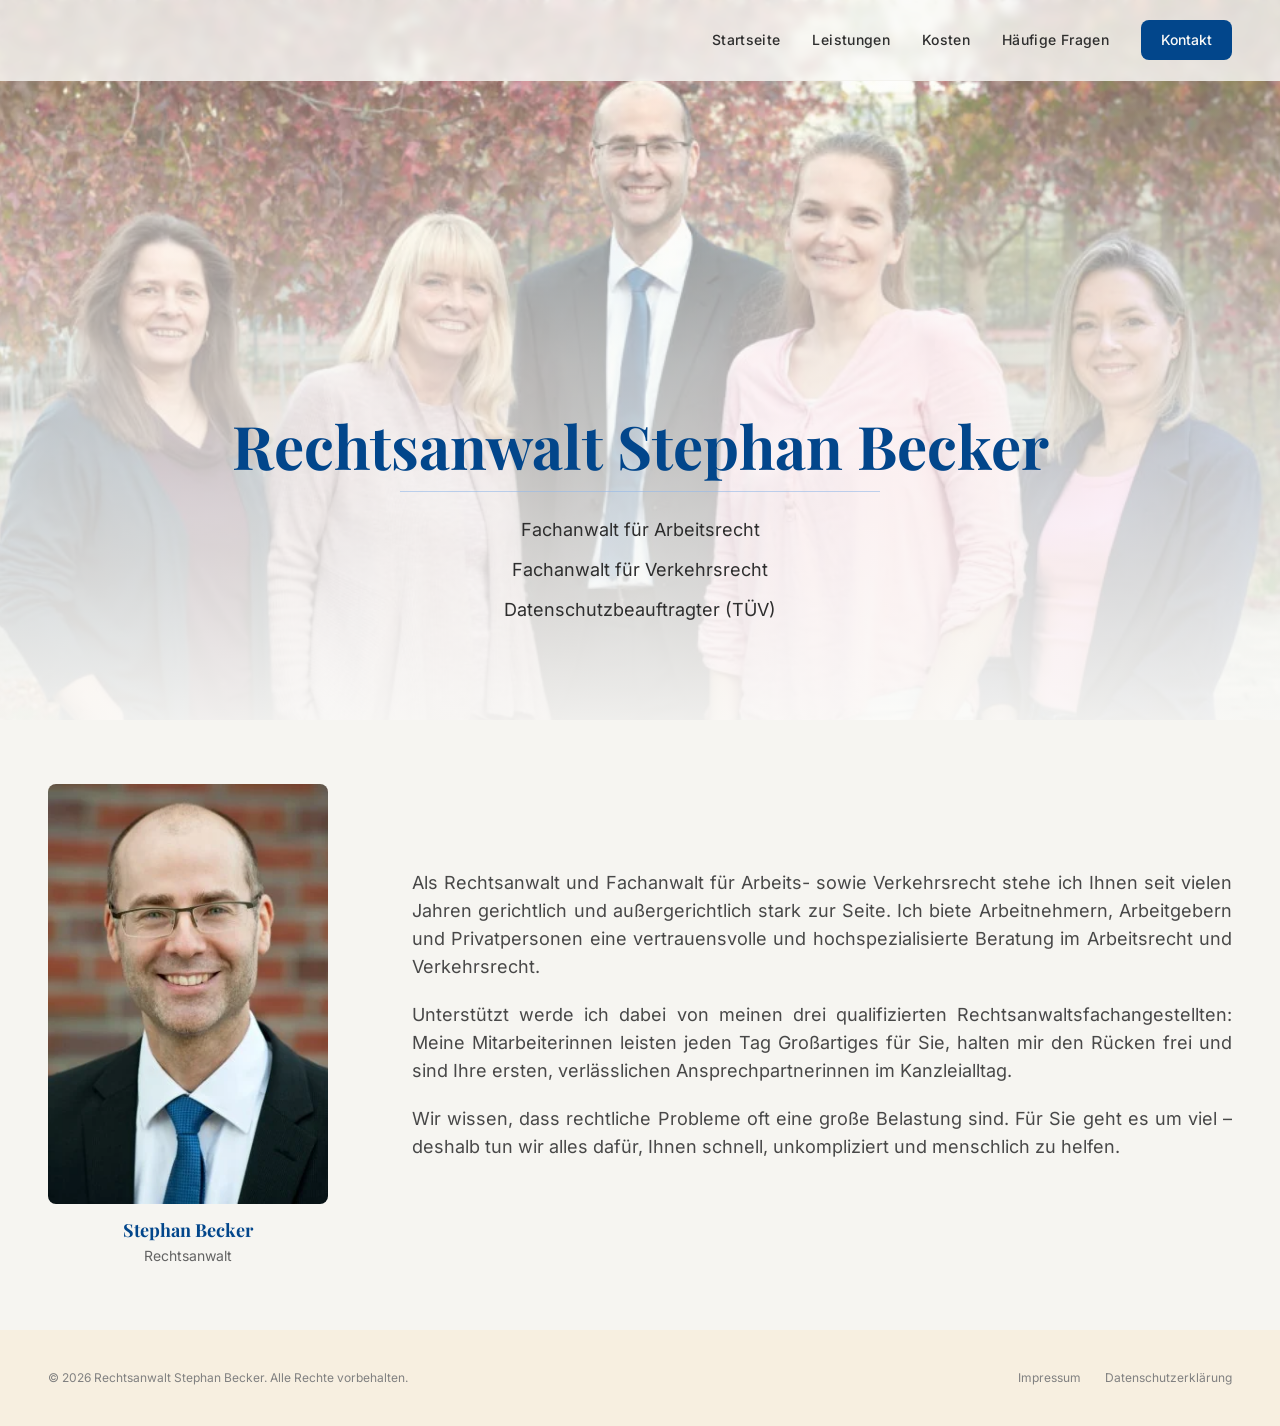
==== index.html @ c0f180df "Website Rechtsanwalt Stephan Becker: Nachbau der Readdy-Vorschau mit Kundenänderungen und Technik-Pa" ====
<!DOCTYPE html>
<html lang="de">
<head>
<meta charset="UTF-8">
<meta name="viewport" content="width=device-width, initial-scale=1.0">
<title>Rechtsanwalt Stephan Becker Berlin – Fachanwalt für Arbeitsrecht und Verkehrsrecht</title>
<meta name="description" content="Rechtsanwalt Stephan Becker in Berlin-Lichterfelde: Fachanwalt für Arbeitsrecht, Fachanwalt für Verkehrsrecht und Datenschutzbeauftragter (TÜV). Beratung und Vertretung gerichtlich und außergerichtlich.">
<meta name="robots" content="index, follow, max-image-preview:large">
<link rel="canonical" href="https://rechtsanwalt-becker.eu/">
<meta name="theme-color" content="#02468b">
<link rel="icon" href="/favicon.ico" sizes="48x48">
<link rel="icon" href="/favicon.svg" type="image/svg+xml">
<link rel="apple-touch-icon" href="/apple-touch-icon.png">
<link rel="manifest" href="/site.webmanifest">
<meta property="og:type" content="website">
<meta property="og:locale" content="de_DE">
<meta property="og:site_name" content="Rechtsanwalt Stephan Becker">
<meta property="og:title" content="Rechtsanwalt Stephan Becker Berlin – Fachanwalt für Arbeitsrecht und Verkehrsrecht">
<meta property="og:description" content="Rechtsanwalt Stephan Becker in Berlin-Lichterfelde: Fachanwalt für Arbeitsrecht, Fachanwalt für Verkehrsrecht und Datenschutzbeauftragter (TÜV). Beratung und Vertretung gerichtlich und außergerichtlich.">
<meta property="og:url" content="https://rechtsanwalt-becker.eu/">
<meta property="og:image" content="https://rechtsanwalt-becker.eu/og-image.jpg">
<meta property="og:image:width" content="1200">
<meta property="og:image:height" content="630">
<meta property="og:image:alt" content="Rechtsanwalt Stephan Becker mit seinem Kanzleiteam">
<meta name="twitter:card" content="summary_large_image">
<meta name="twitter:title" content="Rechtsanwalt Stephan Becker Berlin – Fachanwalt für Arbeitsrecht und Verkehrsrecht">
<meta name="twitter:description" content="Rechtsanwalt Stephan Becker in Berlin-Lichterfelde: Fachanwalt für Arbeitsrecht, Fachanwalt für Verkehrsrecht und Datenschutzbeauftragter (TÜV). Beratung und Vertretung gerichtlich und außergerichtlich.">
<meta name="twitter:image" content="https://rechtsanwalt-becker.eu/og-image.jpg">
<link rel="preload" href="/assets/fonts/playfair-display-latin-700-normal.woff2" as="font" type="font/woff2" crossorigin>
<link rel="preload" href="/assets/fonts/inter-latin-400-normal.woff2" as="font" type="font/woff2" crossorigin>
<link rel="preload" as="image" href="/assets/img/kanzlei-team.webp" type="image/webp">
<link rel="stylesheet" href="/assets/app.css">
<link rel="stylesheet" href="/assets/icons.css">
<link rel="stylesheet" href="/assets/site.css">
<script type="application/ld+json">
{
 "@context": "https://schema.org",
 "@graph": [
  {
   "@type": "Attorney",
   "@id": "https://rechtsanwalt-becker.eu/#kanzlei",
   "name": "Rechtsanwalt Stephan Becker",
   "alternateName": "Kanzlei Stephan Becker",
   "url": "https://rechtsanwalt-becker.eu/",
   "logo": "https://rechtsanwalt-becker.eu/icon-512.png",
   "image": "https://rechtsanwalt-becker.eu/og-image.jpg",
   "description": "Rechtsanwalt Stephan Becker in Berlin-Lichterfelde – Fachanwalt für Arbeitsrecht, Fachanwalt für Verkehrsrecht und Datenschutzbeauftragter (TÜV).",
   "telephone": "+49 30 35124770",
   "faxNumber": "+49 30 35124771",
   "email": "kontakt@rechtsanwalt-becker.eu",
   "address": {
    "@type": "PostalAddress",
    "streetAddress": "Harry-S.-Truman-Allee 8",
    "postalCode": "14167",
    "addressLocality": "Berlin",
    "addressRegion": "Berlin",
    "addressCountry": "DE"
   },
   "areaServed": {
    "@type": "City",
    "name": "Berlin"
   },
   "knowsAbout": [
    "Arbeitsrecht",
    "Kündigungsschutzklage",
    "Verkehrsrecht",
    "Verkehrsunfall",
    "Bußgeldverfahren",
    "Datenschutz"
   ],
   "founder": {
    "@id": "https://rechtsanwalt-becker.eu/#stephan-becker"
   },
   "employee": {
    "@id": "https://rechtsanwalt-becker.eu/#stephan-becker"
   }
  },
  {
   "@type": "Person",
   "@id": "https://rechtsanwalt-becker.eu/#stephan-becker",
   "name": "Stephan Becker",
   "jobTitle": "Rechtsanwalt, Fachanwalt für Arbeitsrecht, Fachanwalt für Verkehrsrecht",
   "image": "https://rechtsanwalt-becker.eu/assets/img/stephan-becker.jpg",
   "worksFor": {
    "@id": "https://rechtsanwalt-becker.eu/#kanzlei"
   },
   "hasCredential": [
    {
     "@type": "EducationalOccupationalCredential",
     "credentialCategory": "Fachanwaltstitel",
     "name": "Fachanwalt für Arbeitsrecht"
    },
    {
     "@type": "EducationalOccupationalCredential",
     "credentialCategory": "Fachanwaltstitel",
     "name": "Fachanwalt für Verkehrsrecht"
    },
    {
     "@type": "EducationalOccupationalCredential",
     "credentialCategory": "Zertifikat",
     "name": "Datenschutzbeauftragter (TÜV)"
    }
   ]
  },
  {
   "@type": "WebSite",
   "@id": "https://rechtsanwalt-becker.eu/#website",
   "url": "https://rechtsanwalt-becker.eu/",
   "name": "Rechtsanwalt Stephan Becker",
   "inLanguage": "de-DE",
   "publisher": {
    "@id": "https://rechtsanwalt-becker.eu/#kanzlei"
   }
  },
  {
   "@type": "WebPage",
   "@id": "https://rechtsanwalt-becker.eu/#webpage",
   "url": "https://rechtsanwalt-becker.eu/",
   "name": "Rechtsanwalt Stephan Becker Berlin – Fachanwalt für Arbeitsrecht und Verkehrsrecht",
   "description": "Rechtsanwalt Stephan Becker in Berlin-Lichterfelde: Fachanwalt für Arbeitsrecht, Fachanwalt für Verkehrsrecht und Datenschutzbeauftragter (TÜV). Beratung und Vertretung gerichtlich und außergerichtlich.",
   "inLanguage": "de-DE",
   "isPartOf": {
    "@id": "https://rechtsanwalt-becker.eu/#website"
   },
   "about": {
    "@id": "https://rechtsanwalt-becker.eu/#kanzlei"
   }
  }
 ]
}
</script>
<script src="/assets/site.js" defer></script>
</head>
<body>
<a class="skip-link" href="#inhalt">Zum Inhalt springen</a>
<div class="min-h-screen bg-background-50">
<header class="fixed top-0 left-0 right-0 z-50 transition-all duration-500 bg-background-50/80 backdrop-blur-sm border-b border-background-200/40">
<div class="w-full px-4 md:px-8 lg:px-12"><div class="flex items-center justify-end h-16 md:h-20">
<nav class="hidden md:flex items-center gap-8" aria-label="Hauptnavigation"><a class="font-label text-sm font-medium tracking-wide transition-colors duration-300 whitespace-nowrap hover:text-primary-500 relative group text-foreground-800" href="/" aria-current="page">Startseite<span class="absolute -bottom-1 left-0 w-0 h-0.5 bg-primary-500 rounded-full group-hover:w-full transition-all duration-300"></span></a><a class="font-label text-sm font-medium tracking-wide transition-colors duration-300 whitespace-nowrap hover:text-primary-500 relative group text-foreground-800" href="/leistungen">Leistungen<span class="absolute -bottom-1 left-0 w-0 h-0.5 bg-primary-500 rounded-full group-hover:w-full transition-all duration-300"></span></a><a class="font-label text-sm font-medium tracking-wide transition-colors duration-300 whitespace-nowrap hover:text-primary-500 relative group text-foreground-800" href="/kosten">Kosten<span class="absolute -bottom-1 left-0 w-0 h-0.5 bg-primary-500 rounded-full group-hover:w-full transition-all duration-300"></span></a><a class="font-label text-sm font-medium tracking-wide transition-colors duration-300 whitespace-nowrap hover:text-primary-500 relative group text-foreground-800" href="/haeufige-fragen">Häufige Fragen<span class="absolute -bottom-1 left-0 w-0 h-0.5 bg-primary-500 rounded-full group-hover:w-full transition-all duration-300"></span></a><a class="font-label text-sm font-medium px-5 py-2.5 rounded-lg transition-all duration-300 whitespace-nowrap bg-primary-500 text-background-50 hover:bg-primary-600" href="/kontakt">Kontakt</a></nav>
<button type="button" class="md:hidden w-10 h-10 flex items-center justify-center" aria-label="Menü öffnen" aria-expanded="false" aria-controls="mobile-menu" data-menu-toggle><i class="ri-menu-3-line text-xl transition-colors text-foreground-800" aria-hidden="true"></i></button>
</div></div>
<div class="md:hidden" id="mobile-menu" hidden><div class="bg-background-50 backdrop-blur-md border-t border-background-200/70 px-4 py-6 space-y-4"><a class="block font-label text-base font-medium text-foreground-800 hover:text-primary-500 transition-colors" href="/" aria-current="page">Startseite</a><a class="block font-label text-base font-medium text-foreground-800 hover:text-primary-500 transition-colors" href="/leistungen">Leistungen</a><a class="block font-label text-base font-medium text-foreground-800 hover:text-primary-500 transition-colors" href="/kosten">Kosten</a><a class="block font-label text-base font-medium text-foreground-800 hover:text-primary-500 transition-colors" href="/haeufige-fragen">Häufige Fragen</a><a class="inline-block font-label text-sm font-medium px-5 py-2.5 rounded-lg bg-primary-500 text-background-50 hover:bg-primary-600 transition-all whitespace-nowrap" href="/kontakt">Kontakt</a></div></div>
</header>
<main id="inhalt">
<section class="relative min-h-[600px] md:min-h-[720px] flex items-end overflow-hidden"><div class="absolute inset-0"><picture><source srcset="/assets/img/kanzlei-team.webp" type="image/webp"/><img alt="Rechtsanwalt Stephan Becker mit seinem Kanzleiteam" class="w-full h-[120%] -top-[5%] object-cover object-top" decoding="async" fetchpriority="high" height="609" src="/assets/img/kanzlei-team.jpg" width="1000"/></picture><div class="absolute inset-0 bg-gradient-to-t from-background-50/95 via-background-50/70 to-background-50/30"></div></div><div class="relative z-10 w-full px-4 md:px-8 lg:px-12 pt-32 md:pt-40 pb-16 md:pb-24"><div class="max-w-2xl mx-auto text-center"><h1 class="font-heading text-3xl md:text-5xl lg:text-6xl font-bold text-primary-500 leading-tight mb-4 hero-title">Rechtsanwalt <span class="text-primary-500">Stephan Becker</span></h1><div class="mx-auto mb-6 h-[1px] bg-primary-300/60 hero-divider"></div><ul class="space-y-3 max-w-lg mx-auto list-none p-0"><li class="flex items-center justify-center gap-3"><span class="font-body text-base md:text-lg text-foreground-800">Fachanwalt für Arbeitsrecht</span></li><li class="flex items-center justify-center gap-3"><span class="font-body text-base md:text-lg text-foreground-800">Fachanwalt für Verkehrsrecht</span></li><li class="flex items-center justify-center gap-3"><span class="font-body text-base md:text-lg text-foreground-800">Datenschutzbeauftragter (TÜV)</span></li></ul></div></div></section><section class="py-12 md:py-16 bg-background-100 overflow-hidden"><div class="w-full px-4 md:px-8 lg:px-12"><div class="max-w-7xl mx-auto"><div class="grid grid-cols-1 lg:grid-cols-[300px_1fr] gap-10 lg:gap-16 items-center"><div class="flex justify-center lg:justify-start"><div class="text-center w-full max-w-[280px]"><div class="relative aspect-[2/3] overflow-hidden rounded-lg mb-3"><picture><source srcset="/assets/img/stephan-becker.webp" type="image/webp"/><img alt="Rechtsanwalt Stephan Becker" class="w-full h-full object-cover object-top" decoding="async" height="447" loading="lazy" src="/assets/img/stephan-becker.jpg" width="300"/></picture></div><h2 class="font-heading text-base md:text-lg font-bold text-primary-500 mb-0.5">Stephan Becker</h2><p class="font-body text-sm text-foreground-600">Rechtsanwalt</p></div></div><div><div class="space-y-4 md:space-y-5 mb-5 flex flex-col justify-center"><p class="font-body text-base md:text-lg text-foreground-700 leading-relaxed text-blocksatz">Als Rechtsanwalt und Fachanwalt für Arbeits- sowie Verkehrsrecht stehe ich Ihnen seit vielen Jahren gerichtlich und außergerichtlich stark zur Seite. Ich biete Arbeitnehmern, Arbeitgebern und Privatpersonen eine vertrauensvolle und hochspezialisierte Beratung im Arbeitsrecht und Verkehrsrecht.</p><p class="font-body text-base md:text-lg text-foreground-700 leading-relaxed text-blocksatz">Unterstützt werde ich dabei von meinen drei qualifizierten Rechtsanwaltsfachangestellten: Meine Mitarbeiterinnen leisten jeden Tag Großartiges für Sie, halten mir den Rücken frei und sind Ihre ersten, verlässlichen Ansprechpartnerinnen im Kanzleialltag.</p><p class="font-body text-base md:text-lg text-foreground-700 leading-relaxed text-blocksatz">Wir wissen, dass rechtliche Probleme oft eine große Belastung sind. Für Sie geht es um viel – deshalb tun wir alles dafür, Ihnen schnell, unkompliziert und menschlich zu helfen.</p></div></div></div></div></div></section>
</main>
<footer class="bg-accent-100 text-foreground-900 overflow-hidden"><div class="w-full px-4 md:px-8 lg:px-12 py-8 md:py-10"><div class="flex flex-col sm:flex-row justify-between items-center gap-4"><p class="text-xs text-foreground-500">© 2026 Rechtsanwalt Stephan Becker. Alle Rechte vorbehalten.</p><div class="flex items-center gap-6 text-xs text-foreground-500"><a class="hover:text-primary-600 transition-colors" href="/impressum">Impressum</a><a class="hover:text-primary-600 transition-colors" href="/datenschutz">Datenschutzerklärung</a></div></div></div></footer>
</div>
</body>
</html>
---- assets/app.css ----
@font-face{font-family:"Inter";font-style:normal;font-weight:300;font-display:swap;src:url(/assets/fonts/inter-latin-300-normal.woff2) format("woff2")}
@font-face{font-family:"Inter";font-style:normal;font-weight:400;font-display:swap;src:url(/assets/fonts/inter-latin-400-normal.woff2) format("woff2")}
@font-face{font-family:"Inter";font-style:normal;font-weight:500;font-display:swap;src:url(/assets/fonts/inter-latin-500-normal.woff2) format("woff2")}
@font-face{font-family:"Inter";font-style:normal;font-weight:600;font-display:swap;src:url(/assets/fonts/inter-latin-600-normal.woff2) format("woff2")}
@font-face{font-family:"Inter";font-style:normal;font-weight:700;font-display:swap;src:url(/assets/fonts/inter-latin-700-normal.woff2) format("woff2")}
@font-face{font-family:"Playfair Display";font-style:normal;font-weight:400;font-display:swap;src:url(/assets/fonts/playfair-display-latin-400-normal.woff2) format("woff2")}
@font-face{font-family:"Playfair Display";font-style:normal;font-weight:500;font-display:swap;src:url(/assets/fonts/playfair-display-latin-500-normal.woff2) format("woff2")}
@font-face{font-family:"Playfair Display";font-style:normal;font-weight:600;font-display:swap;src:url(/assets/fonts/playfair-display-latin-600-normal.woff2) format("woff2")}
@font-face{font-family:"Playfair Display";font-style:normal;font-weight:700;font-display:swap;src:url(/assets/fonts/playfair-display-latin-700-normal.woff2) format("woff2")}
*,:before,:after,::backdrop{--tw-border-spacing-x:0;--tw-border-spacing-y:0;--tw-translate-x:0;--tw-translate-y:0;--tw-rotate:0;--tw-skew-x:0;--tw-skew-y:0;--tw-scale-x:1;--tw-scale-y:1;--tw-pan-x: ;--tw-pan-y: ;--tw-pinch-zoom: ;--tw-scroll-snap-strictness:proximity;--tw-gradient-from-position: ;--tw-gradient-via-position: ;--tw-gradient-to-position: ;--tw-ordinal: ;--tw-slashed-zero: ;--tw-numeric-figure: ;--tw-numeric-spacing: ;--tw-numeric-fraction: ;--tw-ring-inset: ;--tw-ring-offset-width:0px;--tw-ring-offset-color:#fff;--tw-ring-color:#3b82f680;--tw-ring-offset-shadow:0 0 #0000;--tw-ring-shadow:0 0 #0000;--tw-shadow:0 0 #0000;--tw-shadow-colored:0 0 #0000;--tw-blur: ;--tw-brightness: ;--tw-contrast: ;--tw-grayscale: ;--tw-hue-rotate: ;--tw-invert: ;--tw-saturate: ;--tw-sepia: ;--tw-drop-shadow: ;--tw-backdrop-blur: ;--tw-backdrop-brightness: ;--tw-backdrop-contrast: ;--tw-backdrop-grayscale: ;--tw-backdrop-hue-rotate: ;--tw-backdrop-invert: ;--tw-backdrop-opacity: ;--tw-backdrop-saturate: ;--tw-backdrop-sepia: ;--tw-contain-size: ;--tw-contain-layout: ;--tw-contain-paint: ;--tw-contain-style: }*,:before,:after{box-sizing:border-box;border:0 solid #e5e7eb}:before,:after{--tw-content:""}html,:host{-webkit-text-size-adjust:100%;tab-size:4;line-height:1.5;font-family:var(--font-body), Inter, Helvetica Neue, Arial, sans-serif;font-feature-settings:normal;font-variation-settings:normal;-webkit-tap-highlight-color:transparent}body{line-height:inherit;margin:0}hr{height:0;color:inherit;border-top-width:1px}abbr:where([title]){-webkit-text-decoration:underline dotted;text-decoration:underline dotted}h1,h2,h3,h4,h5,h6{font-size:inherit;font-weight:inherit}a{color:inherit;-webkit-text-decoration:inherit;text-decoration:inherit}b,strong{font-weight:bolder}code,kbd,samp,pre{font-feature-settings:normal;font-variation-settings:normal;font-family:ui-monospace,SFMono-Regular,Menlo,Monaco,Consolas,Liberation Mono,Courier New,monospace;font-size:1em}small{font-size:80%}sub,sup{vertical-align:baseline;font-size:75%;line-height:0;position:relative}sub{bottom:-.25em}sup{top:-.5em}table{text-indent:0;border-color:inherit;border-collapse:collapse}button,input,optgroup,select,textarea{font-feature-settings:inherit;font-variation-settings:inherit;font-family:inherit;font-size:100%;font-weight:inherit;line-height:inherit;letter-spacing:inherit;color:inherit;margin:0;padding:0}button,select{text-transform:none}button,input:where([type=button]),input:where([type=reset]),input:where([type=submit]){-webkit-appearance:button;background-color:#0000;background-image:none}:-moz-focusring{outline:auto}:-moz-ui-invalid{box-shadow:none}progress{vertical-align:baseline}::-webkit-inner-spin-button{height:auto}::-webkit-outer-spin-button{height:auto}[type=search]{-webkit-appearance:textfield;outline-offset:-2px}::-webkit-search-decoration{-webkit-appearance:none}::-webkit-file-upload-button{-webkit-appearance:button;font:inherit}summary{display:list-item}blockquote,dl,dd,h1,h2,h3,h4,h5,h6,hr,figure,p,pre{margin:0}fieldset{margin:0;padding:0}legend{padding:0}ol,ul,menu{margin:0;padding:0;list-style:none}dialog{padding:0}textarea{resize:vertical}input::-moz-placeholder{opacity:1;color:#9ca3af}textarea::-moz-placeholder{opacity:1;color:#9ca3af}input::placeholder,textarea::placeholder{opacity:1;color:#9ca3af}button,[role=button]{cursor:pointer}:disabled{cursor:default}img,svg,video,canvas,audio,iframe,embed,object{vertical-align:middle;display:block}img,video{max-width:100%;height:auto}[hidden]:where(:not([hidden=until-found])){display:none}:root{--font-heading:"Playfair Display", Georgia, serif;--font-body:"Inter", "Helvetica Neue", Arial, sans-serif;--font-label:"Inter", "Helvetica Neue", Arial, sans-serif;--background-50:.985 .003 95;--background-100:.97 .006 95;--background-200:.93 .01 95;--background-300:.88 .014 95;--background-400:.8 .016 95;--background-500:.72 .016 95;--background-600:.62 .016 95;--background-700:.5 .016 95;--background-800:.38 .016 95;--background-900:.28 .016 95;--background-950:.18 .016 95;--primary-50:.97 .012 255;--primary-100:.94 .025 255;--primary-200:.88 .045 255;--primary-300:.78 .08 255;--primary-400:.6 .11 255;--primary-500:.4 .13 255;--primary-600:.34 .12 255;--primary-700:.28 .11 255;--primary-800:.23 .1 255;--primary-900:.19 .09 255;--primary-950:.14 .07 255;--accent-50:.98 .012 85;--accent-100:.955 .022 85;--accent-200:.9 .03 85;--accent-300:.85 .038 85;--accent-400:.79 .045 85;--accent-500:.72 .052 85;--accent-600:.64 .05 85;--accent-700:.54 .048 85;--accent-800:.44 .044 85;--accent-900:.35 .038 85;--accent-950:.26 .03 85;--secondary-50:.97 .014 72;--secondary-100:.94 .024 72;--secondary-200:.88 .032 72;--secondary-300:.82 .04 72;--secondary-400:.74 .048 72;--secondary-500:.66 .05 72;--secondary-600:.58 .048 72;--secondary-700:.5 .044 72;--secondary-800:.42 .04 72;--secondary-900:.34 .034 72;--secondary-950:.25 .026 72;--foreground-50:.98 0 0;--foreground-100:.95 0 0;--foreground-200:.9 0 0;--foreground-300:.8 0 0;--foreground-400:.7 0 0;--foreground-500:.6 0 0;--foreground-600:.5 0 0;--foreground-700:.4 0 0;--foreground-800:.3 0 0;--foreground-900:.2 0 0;--foreground-950:.12 0 0}html{scroll-behavior:smooth}body{font-family:var(--font-body);background-color:oklch(var(--background-50));color:oklch(var(--foreground-950));-webkit-font-smoothing:antialiased;-moz-osx-font-smoothing:grayscale}h1,h2,h3,h4,h5,h6{font-family:var(--font-heading)}::selection{background-color:oklch(var(--accent-500) / .3);color:oklch(var(--primary-950))}.container{width:100%}@media (width>=640px){.container{max-width:640px}}@media (width>=768px){.container{max-width:768px}}@media (width>=1024px){.container{max-width:1024px}}@media (width>=1280px){.container{max-width:1280px}}@media (width>=1536px){.container{max-width:1536px}}.pointer-events-none{pointer-events:none}.visible{visibility:visible}.fixed{position:fixed}.absolute{position:absolute}.relative{position:relative}.sticky{position:sticky}.inset-0{inset:0}.-bottom-1{bottom:-.25rem}.-top-\[5\%\]{top:-5%}.bottom-0{bottom:0}.left-0{left:0}.left-5{left:1.25rem}.right-0{right:0}.right-5{right:1.25rem}.top-0{top:0}.z-0{z-index:0}.z-10{z-index:10}.z-50{z-index:50}.mx-auto{margin-left:auto;margin-right:auto}.-mt-3{margin-top:-.75rem}.mb-0\.5{margin-bottom:.125rem}.mb-1{margin-bottom:.25rem}.mb-1\.5{margin-bottom:.375rem}.mb-10{margin-bottom:2.5rem}.mb-12{margin-bottom:3rem}.mb-2{margin-bottom:.5rem}.mb-3{margin-bottom:.75rem}.mb-4{margin-bottom:1rem}.mb-5{margin-bottom:1.25rem}.mb-6{margin-bottom:1.5rem}.mb-8{margin-bottom:2rem}.ml-1{margin-left:.25rem}.ml-2{margin-left:.5rem}.mr-1{margin-right:.25rem}.mr-2{margin-right:.5rem}.mt-0\.5{margin-top:.125rem}.mt-2{margin-top:.5rem}.mt-3{margin-top:.75rem}.mt-4{margin-top:1rem}.mt-5{margin-top:1.25rem}.mt-6{margin-top:1.5rem}.mt-7{margin-top:1.75rem}.mt-8{margin-top:2rem}.mt-auto{margin-top:auto}.block{display:block}.inline-block{display:inline-block}.flex{display:flex}.inline-flex{display:inline-flex}.grid{display:grid}.hidden{display:none}.aspect-\[2\/3\]{aspect-ratio:2/3}.h-0\.5{height:.125rem}.h-10{height:2.5rem}.h-11{height:2.75rem}.h-12{height:3rem}.h-14{height:3.5rem}.h-16{height:4rem}.h-2{height:.5rem}.h-2\.5{height:.625rem}.h-4{height:1rem}.h-5{height:1.25rem}.h-6{height:1.5rem}.h-7{height:1.75rem}.h-8{height:2rem}.h-9{height:2.25rem}.h-\[120\%\]{height:120%}.h-\[1px\]{height:1px}.h-full{height:100%}.h-screen{height:100vh}.min-h-\[280px\]{min-height:280px}.min-h-\[600px\]{min-height:600px}.min-h-screen{min-height:100vh}.w-0{width:0}.w-10{width:2.5rem}.w-11{width:2.75rem}.w-12{width:3rem}.w-14{width:3.5rem}.w-16{width:4rem}.w-2{width:.5rem}.w-2\.5{width:.625rem}.w-4{width:1rem}.w-5{width:1.25rem}.w-6{width:1.5rem}.w-7{width:1.75rem}.w-8{width:2rem}.w-9{width:2.25rem}.w-auto{width:auto}.w-full{width:100%}.min-w-0{min-width:0}.max-w-2xl{max-width:42rem}.max-w-3xl{max-width:48rem}.max-w-4xl{max-width:56rem}.max-w-5xl{max-width:64rem}.max-w-7xl{max-width:80rem}.max-w-\[280px\]{max-width:280px}.max-w-lg{max-width:32rem}.max-w-md{max-width:28rem}.max-w-xl{max-width:36rem}.flex-1{flex:1}.flex-shrink-0{flex-shrink:0}@keyframes spin{to{transform:rotate(360deg)}}.animate-spin{animation:1s linear infinite spin}.cursor-pointer{cursor:pointer}.select-none{-webkit-user-select:none;user-select:none}.resize-none{resize:none}.grid-cols-1{grid-template-columns:repeat(1,minmax(0,1fr))}.flex-col{flex-direction:column}.flex-wrap{flex-wrap:wrap}.items-start{align-items:flex-start}.items-end{align-items:flex-end}.items-center{align-items:center}.justify-center{justify-content:center}.justify-between{justify-content:space-between}.gap-1{gap:.25rem}.gap-1\.5{gap:.375rem}.gap-10{gap:2.5rem}.gap-2{gap:.5rem}.gap-3{gap:.75rem}.gap-4{gap:1rem}.gap-5{gap:1.25rem}.gap-6{gap:1.5rem}.gap-8{gap:2rem}.space-y-2>:not([hidden])~:not([hidden]){--tw-space-y-reverse:0;margin-top:calc(.5rem * calc(1 - var(--tw-space-y-reverse)));margin-bottom:calc(.5rem * var(--tw-space-y-reverse))}.space-y-2\.5>:not([hidden])~:not([hidden]){--tw-space-y-reverse:0;margin-top:calc(.625rem * calc(1 - var(--tw-space-y-reverse)));margin-bottom:calc(.625rem * var(--tw-space-y-reverse))}.space-y-3>:not([hidden])~:not([hidden]){--tw-space-y-reverse:0;margin-top:calc(.75rem * calc(1 - var(--tw-space-y-reverse)));margin-bottom:calc(.75rem * var(--tw-space-y-reverse))}.space-y-4>:not([hidden])~:not([hidden]){--tw-space-y-reverse:0;margin-top:calc(1rem * calc(1 - var(--tw-space-y-reverse)));margin-bottom:calc(1rem * var(--tw-space-y-reverse))}.space-y-5>:not([hidden])~:not([hidden]){--tw-space-y-reverse:0;margin-top:calc(1.25rem * calc(1 - var(--tw-space-y-reverse)));margin-bottom:calc(1.25rem * var(--tw-space-y-reverse))}.space-y-8>:not([hidden])~:not([hidden]){--tw-space-y-reverse:0;margin-top:calc(2rem * calc(1 - var(--tw-space-y-reverse)));margin-bottom:calc(2rem * var(--tw-space-y-reverse))}.self-start{align-self:flex-start}.overflow-hidden{overflow:hidden}.truncate{text-overflow:ellipsis;white-space:nowrap;overflow:hidden}.whitespace-nowrap{white-space:nowrap}.rounded{border-radius:.25rem}.rounded-2xl{border-radius:1rem}.rounded-full{border-radius:9999px}.rounded-lg{border-radius:.5rem}.rounded-xl{border-radius:.75rem}.border{border-width:1px}.border-2{border-width:2px}.border-b{border-bottom-width:1px}.border-t{border-top-width:1px}.border-dashed{border-style:dashed}.border-accent-200\/70{border-color:oklch(var(--accent-200) / .7)}.border-accent-300\/40{border-color:oklch(var(--accent-300) / .4)}.border-accent-300\/60{border-color:oklch(var(--accent-300) / .6)}.border-background-200\/40{border-color:oklch(var(--background-200) / .4)}.border-background-200\/50{border-color:oklch(var(--background-200) / .5)}.border-background-200\/70{border-color:oklch(var(--background-200) / .7)}.border-background-300{--tw-border-opacity:1;border-color:oklch(var(--background-300) / var(--tw-border-opacity,1))}.border-background-300\/60{border-color:oklch(var(--background-300) / .6)}.border-primary-200\/60{border-color:oklch(var(--primary-200) / .6)}.border-primary-300\/60{border-color:oklch(var(--primary-300) / .6)}.border-primary-400{--tw-border-opacity:1;border-color:oklch(var(--primary-400) / var(--tw-border-opacity,1))}.border-primary-500{--tw-border-opacity:1;border-color:oklch(var(--primary-500) / var(--tw-border-opacity,1))}.bg-accent-100{--tw-bg-opacity:1;background-color:oklch(var(--accent-100) / var(--tw-bg-opacity,1))}.bg-accent-200\/80{background-color:oklch(var(--accent-200) / .8)}.bg-accent-50{--tw-bg-opacity:1;background-color:oklch(var(--accent-50) / var(--tw-bg-opacity,1))}.bg-accent-500{--tw-bg-opacity:1;background-color:oklch(var(--accent-500) / var(--tw-bg-opacity,1))}.bg-accent-500\/20{background-color:oklch(var(--accent-500) / .2)}.bg-background-100{--tw-bg-opacity:1;background-color:oklch(var(--background-100) / var(--tw-bg-opacity,1))}.bg-background-100\/60{background-color:oklch(var(--background-100) / .6)}.bg-background-200\/60{background-color:oklch(var(--background-200) / .6)}.bg-background-200\/70{background-color:oklch(var(--background-200) / .7)}.bg-background-50{--tw-bg-opacity:1;background-color:oklch(var(--background-50) / var(--tw-bg-opacity,1))}.bg-background-50\/80{background-color:oklch(var(--background-50) / .8)}.bg-background-50\/85{background-color:oklch(var(--background-50) / .85)}.bg-background-50\/95{background-color:oklch(var(--background-50) / .95)}.bg-primary-100{--tw-bg-opacity:1;background-color:oklch(var(--primary-100) / var(--tw-bg-opacity,1))}.bg-primary-100\/70{background-color:oklch(var(--primary-100) / .7)}.bg-primary-300\/60{background-color:oklch(var(--primary-300) / .6)}.bg-primary-50{--tw-bg-opacity:1;background-color:oklch(var(--primary-50) / var(--tw-bg-opacity,1))}.bg-primary-50\/60{background-color:oklch(var(--primary-50) / .6)}.bg-primary-500{--tw-bg-opacity:1;background-color:oklch(var(--primary-500) / var(--tw-bg-opacity,1))}.bg-gradient-to-t{background-image:linear-gradient(to top, var(--tw-gradient-stops))}.from-background-50\/95{--tw-gradient-from:oklch(var(--background-50) / .95) var(--tw-gradient-from-position);--tw-gradient-to:#fff0 var(--tw-gradient-to-position);--tw-gradient-stops:var(--tw-gradient-from), var(--tw-gradient-to)}.via-background-50\/70{--tw-gradient-to:#fff0 var(--tw-gradient-to-position);--tw-gradient-stops:var(--tw-gradient-from), oklch(var(--background-50) / .7) var(--tw-gradient-via-position), var(--tw-gradient-to)}.to-background-50\/30{--tw-gradient-to:oklch(var(--background-50) / .3) var(--tw-gradient-to-position)}.object-contain{-o-object-fit:contain;object-fit:contain}.object-cover{-o-object-fit:cover;object-fit:cover}.object-top{-o-object-position:top;object-position:top}.p-10{padding:2.5rem}.p-3\.5{padding:.875rem}.p-4{padding:1rem}.p-5{padding:1.25rem}.p-6{padding:1.5rem}.p-8{padding:2rem}.px-10{padding-left:2.5rem;padding-right:2.5rem}.px-3\.5{padding-left:.875rem;padding-right:.875rem}.px-4{padding-left:1rem;padding-right:1rem}.px-5{padding-left:1.25rem;padding-right:1.25rem}.px-6{padding-left:1.5rem;padding-right:1.5rem}.px-8{padding-left:2rem;padding-right:2rem}.py-10{padding-top:2.5rem;padding-bottom:2.5rem}.py-12{padding-top:3rem;padding-bottom:3rem}.py-16{padding-top:4rem;padding-bottom:4rem}.py-2{padding-top:.5rem;padding-bottom:.5rem}.py-2\.5{padding-top:.625rem;padding-bottom:.625rem}.py-20{padding-top:5rem;padding-bottom:5rem}.py-3{padding-top:.75rem;padding-bottom:.75rem}.py-4{padding-top:1rem;padding-bottom:1rem}.py-5{padding-top:1.25rem;padding-bottom:1.25rem}.py-6{padding-top:1.5rem;padding-bottom:1.5rem}.py-8{padding-top:2rem;padding-bottom:2rem}.pb-16{padding-bottom:4rem}.pb-5{padding-bottom:1.25rem}.pl-10{padding-left:2.5rem}.pl-9{padding-left:2.25rem}.pt-32{padding-top:8rem}.pt-4{padding-top:1rem}.pt-6{padding-top:1.5rem}.text-left{text-align:left}.text-center{text-align:center}.font-body{font-family:var(--font-body), Inter, Helvetica Neue, Arial, sans-serif}.font-heading{font-family:var(--font-heading), Georgia, serif}.font-label{font-family:var(--font-label), Inter, Helvetica Neue, Arial, sans-serif}.font-mono{font-family:ui-monospace,SFMono-Regular,Menlo,Monaco,Consolas,Liberation Mono,Courier New,monospace}.text-2xl{font-size:1.5rem;line-height:2rem}.text-3xl{font-size:1.875rem;line-height:2.25rem}.text-4xl{font-size:2.25rem;line-height:2.5rem}.text-9xl{font-size:8rem;line-height:1}.text-\[10px\]{font-size:10px}.text-base{font-size:1rem;line-height:1.5rem}.text-lg{font-size:1.125rem;line-height:1.75rem}.text-sm{font-size:.875rem;line-height:1.25rem}.text-xl{font-size:1.25rem;line-height:1.75rem}.text-xs{font-size:.75rem;line-height:1rem}.font-black{font-weight:900}.font-bold{font-weight:700}.font-medium{font-weight:500}.font-semibold{font-weight:600}.uppercase{text-transform:uppercase}.leading-relaxed{line-height:1.625}.leading-snug{line-height:1.375}.leading-tight{line-height:1.25}.tracking-wide{letter-spacing:.025em}.tracking-wider{letter-spacing:.05em}.text-accent-600{--tw-text-opacity:1;color:oklch(var(--accent-600) / var(--tw-text-opacity,1))}.text-accent-700{--tw-text-opacity:1;color:oklch(var(--accent-700) / var(--tw-text-opacity,1))}.text-accent-800{--tw-text-opacity:1;color:oklch(var(--accent-800) / var(--tw-text-opacity,1))}.text-accent-900{--tw-text-opacity:1;color:oklch(var(--accent-900) / var(--tw-text-opacity,1))}.text-background-300{--tw-text-opacity:1;color:oklch(var(--background-300) / var(--tw-text-opacity,1))}.text-background-50{--tw-text-opacity:1;color:oklch(var(--background-50) / var(--tw-text-opacity,1))}.text-foreground-400{--tw-text-opacity:1;color:oklch(var(--foreground-400) / var(--tw-text-opacity,1))}.text-foreground-500{--tw-text-opacity:1;color:oklch(var(--foreground-500) / var(--tw-text-opacity,1))}.text-foreground-600{--tw-text-opacity:1;color:oklch(var(--foreground-600) / var(--tw-text-opacity,1))}.text-foreground-700{--tw-text-opacity:1;color:oklch(var(--foreground-700) / var(--tw-text-opacity,1))}.text-foreground-800{--tw-text-opacity:1;color:oklch(var(--foreground-800) / var(--tw-text-opacity,1))}.text-foreground-900{--tw-text-opacity:1;color:oklch(var(--foreground-900) / var(--tw-text-opacity,1))}.text-gray-400{--tw-text-opacity:1;color:rgb(156 163 175/var(--tw-text-opacity,1))}.text-gray-50{--tw-text-opacity:1;color:rgb(249 250 251/var(--tw-text-opacity,1))}.text-gray-500{--tw-text-opacity:1;color:rgb(107 114 128/var(--tw-text-opacity,1))}.text-primary-500{--tw-text-opacity:1;color:oklch(var(--primary-500) / var(--tw-text-opacity,1))}.text-primary-600{--tw-text-opacity:1;color:oklch(var(--primary-600) / var(--tw-text-opacity,1))}.text-primary-700{--tw-text-opacity:1;color:oklch(var(--primary-700) / var(--tw-text-opacity,1))}.text-primary-800\/80{color:oklch(var(--primary-800) / .8)}.text-primary-900{--tw-text-opacity:1;color:oklch(var(--primary-900) / var(--tw-text-opacity,1))}.text-primary-900\/90{color:oklch(var(--primary-900) / .9)}.underline{text-decoration-line:underline}.underline-offset-2{text-underline-offset:2px}.accent-\[oklch\(var\(--primary-500\)\)\]{accent-color:oklch(var(--primary-500))}.shadow-lg{--tw-shadow:0 10px 15px -3px #0000001a, 0 4px 6px -4px #0000001a;--tw-shadow-colored:0 10px 15px -3px var(--tw-shadow-color), 0 4px 6px -4px var(--tw-shadow-color);box-shadow:var(--tw-ring-offset-shadow,0 0 #0000), var(--tw-ring-shadow,0 0 #0000), var(--tw-shadow)}.shadow-sm{--tw-shadow:0 1px 2px 0 #0000000d;--tw-shadow-colored:0 1px 2px 0 var(--tw-shadow-color);box-shadow:var(--tw-ring-offset-shadow,0 0 #0000), var(--tw-ring-shadow,0 0 #0000), var(--tw-shadow)}.shadow-primary-900\/20{--tw-shadow-color:oklch(var(--primary-900) / .2);--tw-shadow:var(--tw-shadow-colored)}.filter{filter:var(--tw-blur) var(--tw-brightness) var(--tw-contrast) var(--tw-grayscale) var(--tw-hue-rotate) var(--tw-invert) var(--tw-saturate) var(--tw-sepia) var(--tw-drop-shadow)}.backdrop-blur-md{--tw-backdrop-blur:blur(12px);-webkit-backdrop-filter:var(--tw-backdrop-blur) var(--tw-backdrop-brightness) var(--tw-backdrop-contrast) var(--tw-backdrop-grayscale) var(--tw-backdrop-hue-rotate) var(--tw-backdrop-invert) var(--tw-backdrop-opacity) var(--tw-backdrop-saturate) var(--tw-backdrop-sepia);backdrop-filter:var(--tw-backdrop-blur) var(--tw-backdrop-brightness) var(--tw-backdrop-contrast) var(--tw-backdrop-grayscale) var(--tw-backdrop-hue-rotate) var(--tw-backdrop-invert) var(--tw-backdrop-opacity) var(--tw-backdrop-saturate) var(--tw-backdrop-sepia)}.backdrop-blur-sm{--tw-backdrop-blur:blur(4px);-webkit-backdrop-filter:var(--tw-backdrop-blur) var(--tw-backdrop-brightness) var(--tw-backdrop-contrast) var(--tw-backdrop-grayscale) var(--tw-backdrop-hue-rotate) var(--tw-backdrop-invert) var(--tw-backdrop-opacity) var(--tw-backdrop-saturate) var(--tw-backdrop-sepia);backdrop-filter:var(--tw-backdrop-blur) var(--tw-backdrop-brightness) var(--tw-backdrop-contrast) var(--tw-backdrop-grayscale) var(--tw-backdrop-hue-rotate) var(--tw-backdrop-invert) var(--tw-backdrop-opacity) var(--tw-backdrop-saturate) var(--tw-backdrop-sepia)}.transition{transition-property:color,background-color,border-color,text-decoration-color,fill,stroke,opacity,box-shadow,transform,filter,-webkit-backdrop-filter,backdrop-filter;transition-duration:.15s;transition-timing-function:cubic-bezier(.4,0,.2,1)}.transition-all{transition-property:all;transition-duration:.15s;transition-timing-function:cubic-bezier(.4,0,.2,1)}.transition-colors{transition-property:color,background-color,border-color,text-decoration-color,fill,stroke;transition-duration:.15s;transition-timing-function:cubic-bezier(.4,0,.2,1)}.transition-transform{transition-property:transform;transition-duration:.15s;transition-timing-function:cubic-bezier(.4,0,.2,1)}.duration-300{transition-duration:.3s}.duration-500{transition-duration:.5s}@keyframes fadeUp{0%{opacity:0;transform:translateY(30px)}to{opacity:1;transform:translateY(0)}}.nq7x-k9m2-verify{opacity:0;pointer-events:none;width:0;height:0;position:absolute;left:-9999px;overflow:hidden}.placeholder\:text-foreground-400::placeholder{--tw-text-opacity:1;color:oklch(var(--foreground-400) / var(--tw-text-opacity,1))}.hover\:border-background-50:hover{--tw-border-opacity:1;border-color:oklch(var(--background-50) / var(--tw-border-opacity,1))}.hover\:border-primary-300\/40:hover{border-color:oklch(var(--primary-300) / .4)}.hover\:border-primary-300\/50:hover{border-color:oklch(var(--primary-300) / .5)}.hover\:border-primary-300\/60:hover{border-color:oklch(var(--primary-300) / .6)}.hover\:bg-accent-100:hover{--tw-bg-opacity:1;background-color:oklch(var(--accent-100) / var(--tw-bg-opacity,1))}.hover\:bg-primary-50\/30:hover{background-color:oklch(var(--primary-50) / .3)}.hover\:bg-primary-600:hover{--tw-bg-opacity:1;background-color:oklch(var(--primary-600) / var(--tw-bg-opacity,1))}.hover\:text-accent-600:hover{--tw-text-opacity:1;color:oklch(var(--accent-600) / var(--tw-text-opacity,1))}.hover\:text-primary-500:hover{--tw-text-opacity:1;color:oklch(var(--primary-500) / var(--tw-text-opacity,1))}.hover\:text-primary-600:hover{--tw-text-opacity:1;color:oklch(var(--primary-600) / var(--tw-text-opacity,1))}.hover\:text-primary-700:hover{--tw-text-opacity:1;color:oklch(var(--primary-700) / var(--tw-text-opacity,1))}.focus\:border-primary-400:focus{--tw-border-opacity:1;border-color:oklch(var(--primary-400) / var(--tw-border-opacity,1))}.focus\:outline-none:focus{outline-offset:2px;outline:2px solid #0000}.focus\:ring-2:focus{--tw-ring-offset-shadow:var(--tw-ring-inset) 0 0 0 var(--tw-ring-offset-width) var(--tw-ring-offset-color);--tw-ring-shadow:var(--tw-ring-inset) 0 0 0 calc(2px + var(--tw-ring-offset-width)) var(--tw-ring-color);box-shadow:var(--tw-ring-offset-shadow), var(--tw-ring-shadow), var(--tw-shadow,0 0 #0000)}.focus\:ring-primary-100:focus{--tw-ring-opacity:1;--tw-ring-color:oklch(var(--primary-100) / var(--tw-ring-opacity,1))}.focus\:ring-primary-400:focus{--tw-ring-opacity:1;--tw-ring-color:oklch(var(--primary-400) / var(--tw-ring-opacity,1))}.disabled\:cursor-not-allowed:disabled{cursor:not-allowed}.disabled\:opacity-60:disabled{opacity:.6}.group:hover .group-hover\:w-full{width:100%}.group:hover .group-hover\:-translate-x-1{--tw-translate-x:-.25rem;transform:translate(var(--tw-translate-x), var(--tw-translate-y)) rotate(var(--tw-rotate)) skewX(var(--tw-skew-x)) skewY(var(--tw-skew-y)) scaleX(var(--tw-scale-x)) scaleY(var(--tw-scale-y))}.group:hover .group-hover\:translate-x-1{--tw-translate-x:.25rem;transform:translate(var(--tw-translate-x), var(--tw-translate-y)) rotate(var(--tw-rotate)) skewX(var(--tw-skew-x)) skewY(var(--tw-skew-y)) scaleX(var(--tw-scale-x)) scaleY(var(--tw-scale-y))}.group:hover .group-hover\:bg-primary-500{--tw-bg-opacity:1;background-color:oklch(var(--primary-500) / var(--tw-bg-opacity,1))}.group:hover .group-hover\:text-background-50{--tw-text-opacity:1;color:oklch(var(--background-50) / var(--tw-text-opacity,1))}.group:hover .group-hover\:text-primary-500{--tw-text-opacity:1;color:oklch(var(--primary-500) / var(--tw-text-opacity,1))}.group:hover .group-hover\:text-primary-600{--tw-text-opacity:1;color:oklch(var(--primary-600) / var(--tw-text-opacity,1))}.group:hover .group-hover\:text-primary-700{--tw-text-opacity:1;color:oklch(var(--primary-700) / var(--tw-text-opacity,1))}@media (width>=640px){.sm\:grid-cols-2{grid-template-columns:repeat(2,minmax(0,1fr))}.sm\:flex-row{flex-direction:row}.sm\:items-center{align-items:center}}@media (width>=768px){.md\:mb-12{margin-bottom:3rem}.md\:mb-14{margin-bottom:3.5rem}.md\:mb-16{margin-bottom:4rem}.md\:mb-3{margin-bottom:.75rem}.md\:mb-6{margin-bottom:1.5rem}.md\:flex{display:flex}.md\:hidden{display:none}.md\:h-10{height:2.5rem}.md\:h-16{height:4rem}.md\:h-20{height:5rem}.md\:min-h-\[720px\]{min-height:720px}.md\:w-16{width:4rem}.md\:w-40{width:10rem}.md\:grid-cols-2{grid-template-columns:repeat(2,minmax(0,1fr))}.md\:grid-cols-3{grid-template-columns:repeat(3,minmax(0,1fr))}.md\:flex-row{flex-direction:row}.md\:gap-5{gap:1.25rem}.md\:gap-6{gap:1.5rem}.md\:space-y-5>:not([hidden])~:not([hidden]){--tw-space-y-reverse:0;margin-top:calc(1.25rem * calc(1 - var(--tw-space-y-reverse)));margin-bottom:calc(1.25rem * var(--tw-space-y-reverse))}.md\:p-5{padding:1.25rem}.md\:p-6{padding:1.5rem}.md\:p-7{padding:1.75rem}.md\:p-8{padding:2rem}.md\:px-6{padding-left:1.5rem;padding-right:1.5rem}.md\:px-8{padding-left:2rem;padding-right:2rem}.md\:py-10{padding-top:2.5rem;padding-bottom:2.5rem}.md\:py-14{padding-top:3.5rem;padding-bottom:3.5rem}.md\:py-16{padding-top:4rem;padding-bottom:4rem}.md\:py-20{padding-top:5rem;padding-bottom:5rem}.md\:py-24{padding-top:6rem;padding-bottom:6rem}.md\:py-28{padding-top:7rem;padding-bottom:7rem}.md\:pb-24{padding-bottom:6rem}.md\:pb-6{padding-bottom:1.5rem}.md\:pt-40{padding-top:10rem}.md\:pt-8{padding-top:2rem}.md\:text-left{text-align:left}.md\:text-2xl{font-size:1.5rem;line-height:2rem}.md\:text-3xl{font-size:1.875rem;line-height:2.25rem}.md\:text-4xl{font-size:2.25rem;line-height:2.5rem}.md\:text-5xl{font-size:3rem;line-height:1}.md\:text-\[12rem\]{font-size:12rem}.md\:text-base{font-size:1rem;line-height:1.5rem}.md\:text-lg{font-size:1.125rem;line-height:1.75rem}.md\:text-sm{font-size:.875rem;line-height:1.25rem}.md\:text-xl{font-size:1.25rem;line-height:1.75rem}}@media (width>=1024px){.lg\:grid-cols-2{grid-template-columns:repeat(2,minmax(0,1fr))}.lg\:grid-cols-3{grid-template-columns:repeat(3,minmax(0,1fr))}.lg\:grid-cols-4{grid-template-columns:repeat(4,minmax(0,1fr))}.lg\:grid-cols-\[300px_1fr\]{grid-template-columns:300px 1fr}.lg\:justify-start{justify-content:flex-start}.lg\:justify-end{justify-content:flex-end}.lg\:gap-16{gap:4rem}.lg\:gap-8{gap:2rem}.lg\:px-12{padding-left:3rem;padding-right:3rem}.lg\:text-5xl{font-size:3rem;line-height:1}.lg\:text-6xl{font-size:3.75rem;line-height:1}}
---- assets/icons.css ----
@font-face{font-family:remixicon;src:url(/assets/fonts/remixicon.woff2) format("woff2");font-display:block}[class^=ri-],[class*=" ri-"]{font-family:remixicon!important;font-style:normal;-webkit-font-smoothing:antialiased;-moz-osx-font-smoothing:grayscale}.ri-alarm-warning-line:before{content:"\ea1d"}.ri-alert-line:before{content:"\ea21"}.ri-arrow-left-line:before{content:"\ea60"}.ri-arrow-right-line:before{content:"\ea6c"}.ri-asterisk:before{content:"\ea81"}.ri-award-line:before{content:"\ea8a"}.ri-briefcase-line:before{content:"\eaf5"}.ri-car-line:before{content:"\eb39"}.ri-car-washing-line:before{content:"\eb3b"}.ri-check-line:before{content:"\eb7b"}.ri-close-line:before{content:"\eb99"}.ri-error-warning-line:before{content:"\eca1"}.ri-file-text-line:before{content:"\ed0f"}.ri-heart-pulse-line:before{content:"\ee11"}.ri-key-2-line:before{content:"\ee6f"}.ri-mail-line:before{content:"\eef6"}.ri-mail-send-line:before{content:"\eefc"}.ri-map-pin-line:before{content:"\ef14"}.ri-menu-3-line:before{content:"\ef34"}.ri-phone-line:before{content:"\efec"}.ri-scales-3-line:before{content:"\f0b7"}.ri-send-plane-line:before{content:"\f0da"}.ri-speed-line:before{content:"\f177"}.ri-steering-line:before{content:"\f195"}.ri-time-line:before{content:"\f20f"}.ri-upload-cloud-2-line:before{content:"\f24c"}.ri-user-add-line:before{content:"\f25e"}
---- assets/site.css ----
/* Ergänzungen zum Readdy-Stylesheet */
[hidden]{display:none!important}
.justify-end{justify-content:flex-end}
.list-none{list-style:none}
.p-0{padding:0}
.py-24{padding-top:6rem;padding-bottom:6rem}
@media (min-width:768px){.md\:py-32{padding-top:8rem;padding-bottom:8rem}}
.space-y-6>:not([hidden])~:not([hidden]){margin-top:1.5rem}
.text-blocksatz{hyphens:auto;-webkit-hyphens:auto}
@media (min-width:768px){.text-blocksatz{text-align:justify}}
.text-liste li+li{margin-top:.5rem}
.hero-title{display:block;text-align:center;text-wrap:balance}
@media (min-width:768px){.hero-title{display:flex;justify-content:center;white-space:nowrap}}
.skip-link{position:absolute;left:-9999px;top:0;z-index:100;background:#fff;color:#02468b;padding:.75rem 1rem;border-radius:.5rem}
.skip-link:focus{left:1rem;top:1rem}
a:focus-visible,button:focus-visible,input:focus-visible,textarea:focus-visible{outline:2px solid #02468b;outline-offset:2px}
.form-status{font-size:.875rem;border-radius:.5rem;padding:.75rem 1rem}
.form-status.ok{background:#e8f3ec;color:#1d5b34}
.form-status.err{background:#fbeaea;color:#8a1f1f}
.hero-divider{width:480px;max-width:100%}
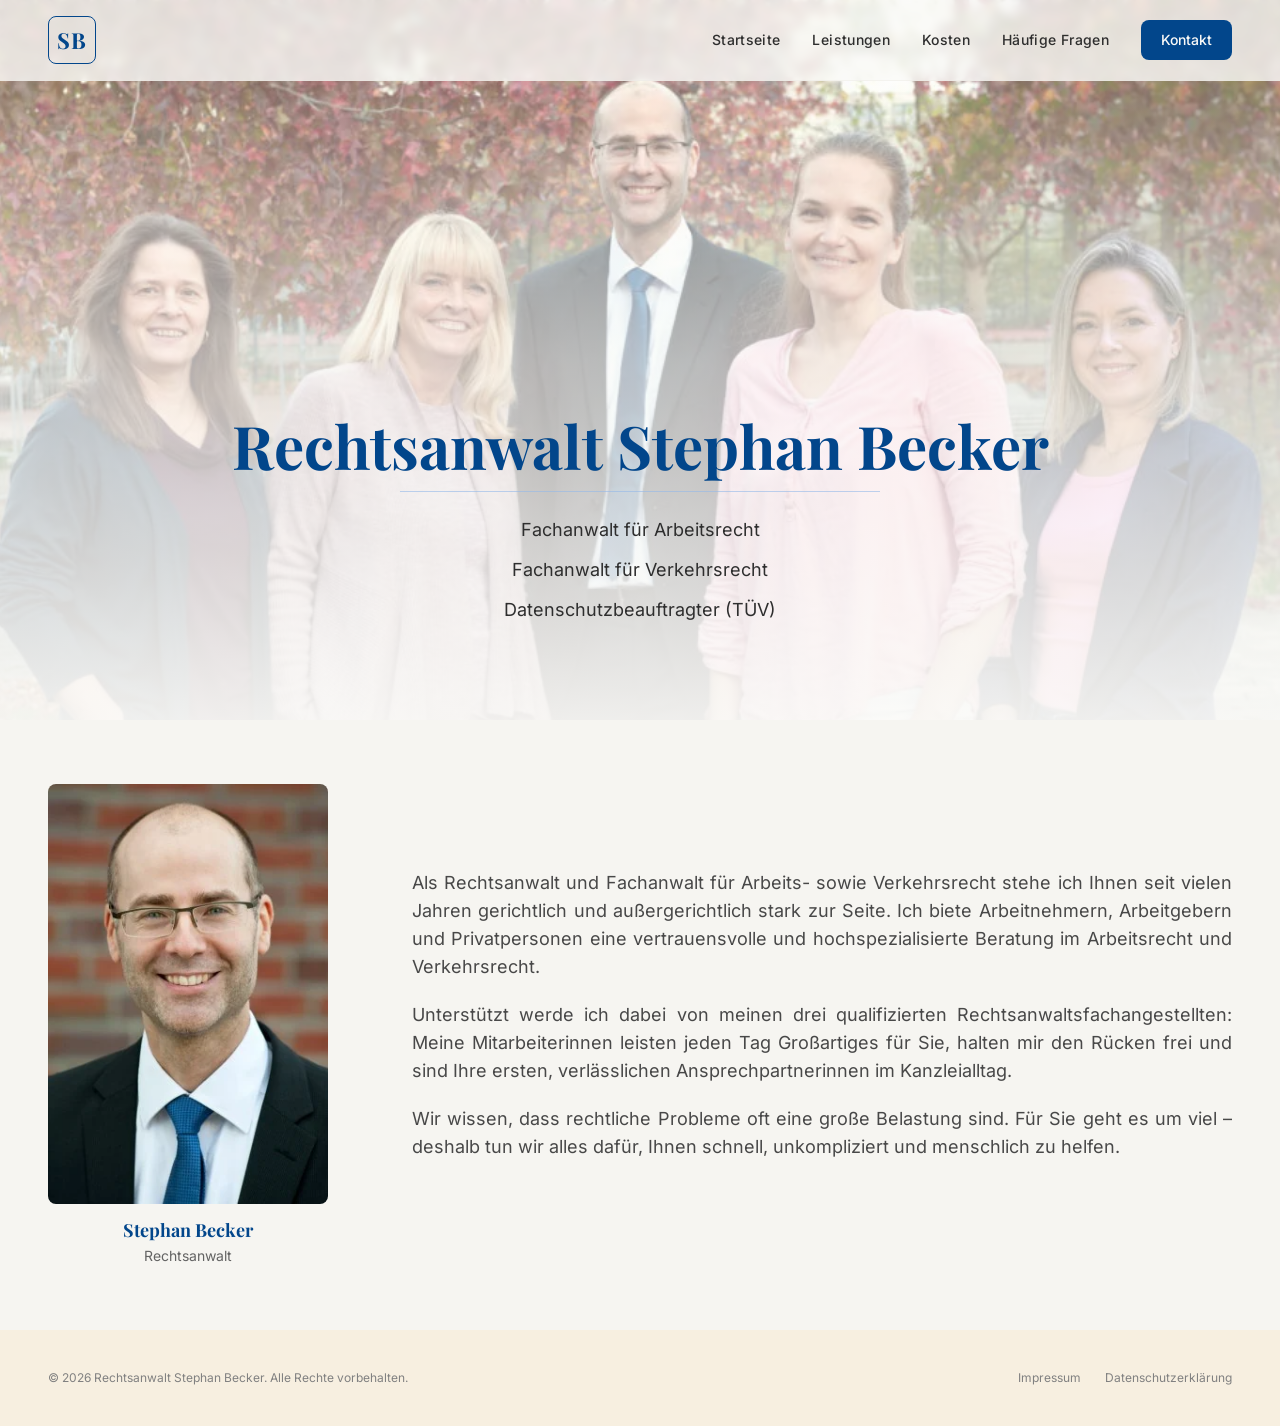
==== commit 20b326aa: "SB-Logo im Header, verlinkt auf die Startseite Co-Authored-By: Claude Opus 5.5 <noreply@anthropic.co" ====
--- a/index.html
+++ b/index.html
@@ -135,7 +135,8 @@
 <a class="skip-link" href="#inhalt">Zum Inhalt springen</a>
 <div class="min-h-screen bg-background-50">
 <header class="fixed top-0 left-0 right-0 z-50 transition-all duration-500 bg-background-50/80 backdrop-blur-sm border-b border-background-200/40">
-<div class="w-full px-4 md:px-8 lg:px-12"><div class="flex items-center justify-end h-16 md:h-20">
+<div class="w-full px-4 md:px-8 lg:px-12"><div class="flex items-center justify-between h-16 md:h-20">
+<a class="logo-sb" href="/" aria-label="Rechtsanwalt Stephan Becker – zur Startseite"><span aria-hidden="true">SB</span></a>
 <nav class="hidden md:flex items-center gap-8" aria-label="Hauptnavigation"><a class="font-label text-sm font-medium tracking-wide transition-colors duration-300 whitespace-nowrap hover:text-primary-500 relative group text-foreground-800" href="/" aria-current="page">Startseite<span class="absolute -bottom-1 left-0 w-0 h-0.5 bg-primary-500 rounded-full group-hover:w-full transition-all duration-300"></span></a><a class="font-label text-sm font-medium tracking-wide transition-colors duration-300 whitespace-nowrap hover:text-primary-500 relative group text-foreground-800" href="/leistungen">Leistungen<span class="absolute -bottom-1 left-0 w-0 h-0.5 bg-primary-500 rounded-full group-hover:w-full transition-all duration-300"></span></a><a class="font-label text-sm font-medium tracking-wide transition-colors duration-300 whitespace-nowrap hover:text-primary-500 relative group text-foreground-800" href="/kosten">Kosten<span class="absolute -bottom-1 left-0 w-0 h-0.5 bg-primary-500 rounded-full group-hover:w-full transition-all duration-300"></span></a><a class="font-label text-sm font-medium tracking-wide transition-colors duration-300 whitespace-nowrap hover:text-primary-500 relative group text-foreground-800" href="/haeufige-fragen">Häufige Fragen<span class="absolute -bottom-1 left-0 w-0 h-0.5 bg-primary-500 rounded-full group-hover:w-full transition-all duration-300"></span></a><a class="font-label text-sm font-medium px-5 py-2.5 rounded-lg transition-all duration-300 whitespace-nowrap bg-primary-500 text-background-50 hover:bg-primary-600" href="/kontakt">Kontakt</a></nav>
 <button type="button" class="md:hidden w-10 h-10 flex items-center justify-center" aria-label="Menü öffnen" aria-expanded="false" aria-controls="mobile-menu" data-menu-toggle><i class="ri-menu-3-line text-xl transition-colors text-foreground-800" aria-hidden="true"></i></button>
 </div></div>
--- a/assets/site.css
+++ b/assets/site.css
@@ -18,3 +18,6 @@
 .form-status.ok{background:#e8f3ec;color:#1d5b34}
 .form-status.err{background:#fbeaea;color:#8a1f1f}
 .hero-divider{width:480px;max-width:100%}
+.logo-sb{display:inline-flex;align-items:center;justify-content:center;width:2.75rem;height:2.75rem;border:1.5px solid #02468b;border-radius:.5rem;color:#02468b;font-family:"Playfair Display",Georgia,serif;font-weight:700;font-size:1.25rem;letter-spacing:.04em;line-height:1;text-decoration:none;transition:background-color .3s,color .3s}
+.logo-sb:hover{background:#02468b;color:#fbfaf8}
+@media (min-width:768px){.logo-sb{width:3rem;height:3rem;font-size:1.375rem}}
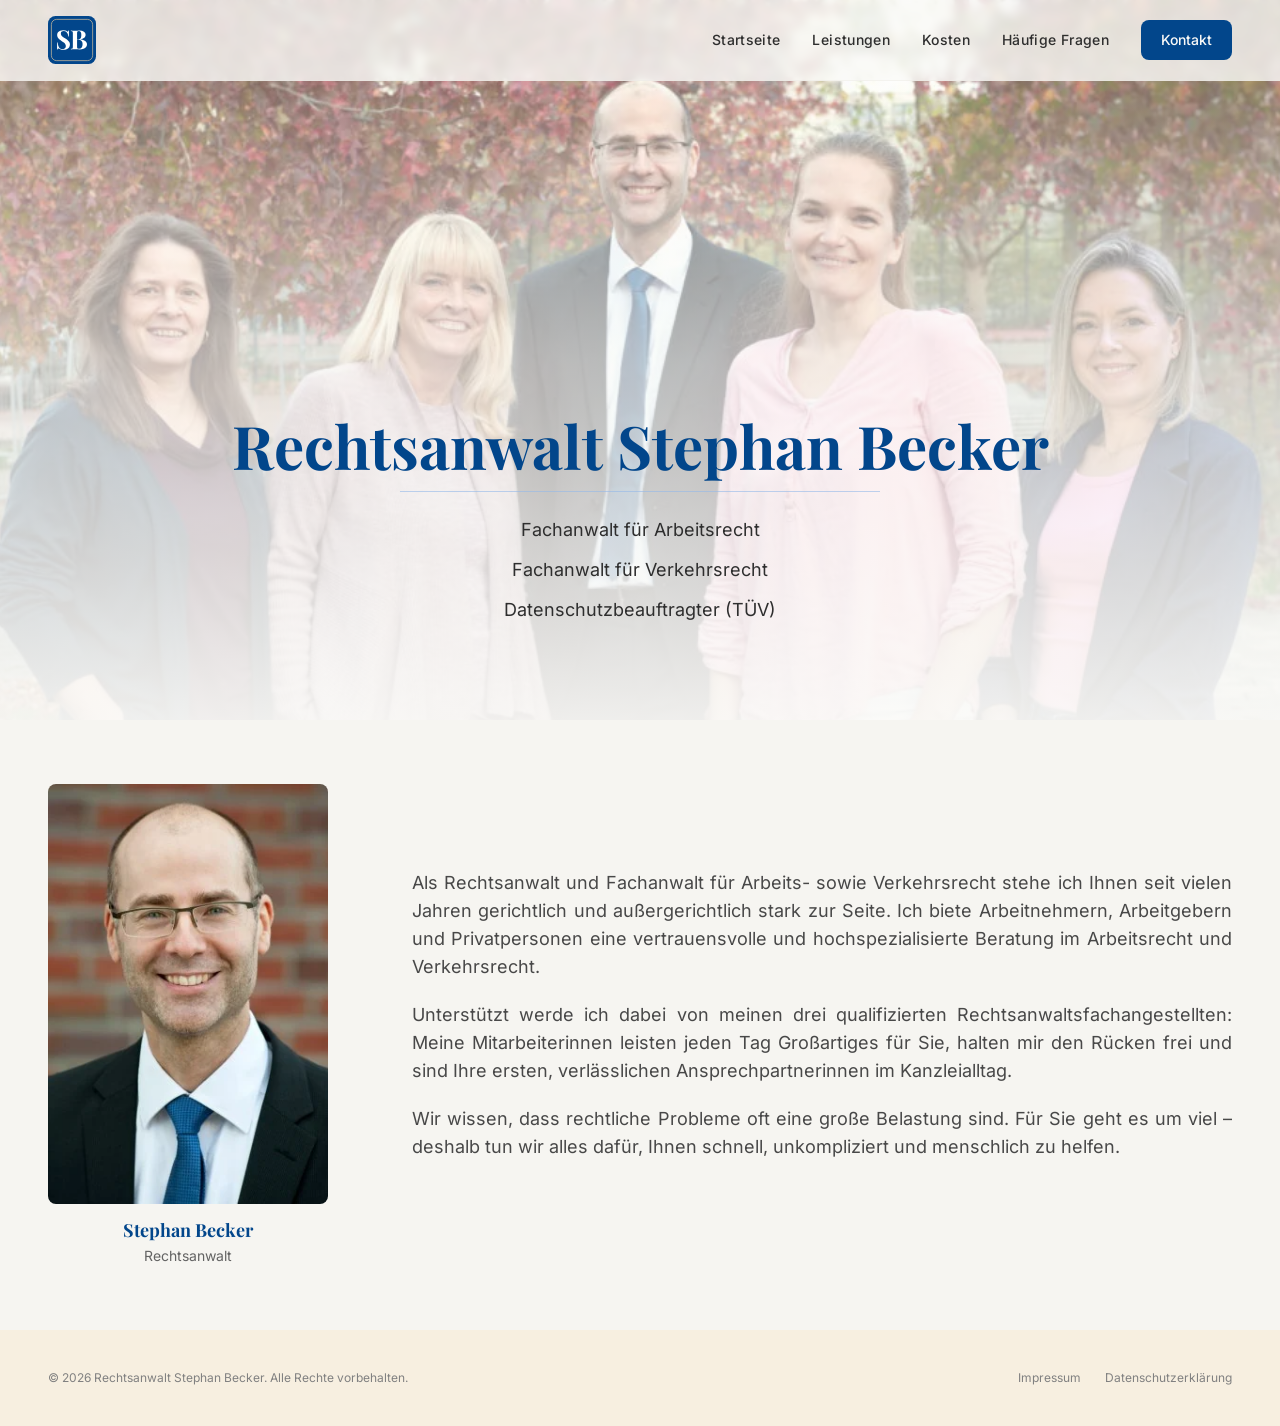
==== commit 9ff2da60: "Neues SB-Logo als SVG-Monogramm, Favicons erneuert, Cache-Busting für CSS/JS Co-Authored-By: Claude " ====
--- a/index.html
+++ b/index.html
@@ -29,9 +29,9 @@
 <link rel="preload" href="/assets/fonts/playfair-display-latin-700-normal.woff2" as="font" type="font/woff2" crossorigin>
 <link rel="preload" href="/assets/fonts/inter-latin-400-normal.woff2" as="font" type="font/woff2" crossorigin>
 <link rel="preload" as="image" href="/assets/img/kanzlei-team.webp" type="image/webp">
-<link rel="stylesheet" href="/assets/app.css">
-<link rel="stylesheet" href="/assets/icons.css">
-<link rel="stylesheet" href="/assets/site.css">
+<link rel="stylesheet" href="/assets/app.css?v=39582a5b">
+<link rel="stylesheet" href="/assets/icons.css?v=21158175">
+<link rel="stylesheet" href="/assets/site.css?v=135ac4dc">
 <script type="application/ld+json">
 {
  "@context": "https://schema.org",
@@ -129,14 +129,14 @@
  ]
 }
 </script>
-<script src="/assets/site.js" defer></script>
+<script src="/assets/site.js?v=071f2555" defer></script>
 </head>
 <body>
 <a class="skip-link" href="#inhalt">Zum Inhalt springen</a>
 <div class="min-h-screen bg-background-50">
 <header class="fixed top-0 left-0 right-0 z-50 transition-all duration-500 bg-background-50/80 backdrop-blur-sm border-b border-background-200/40">
 <div class="w-full px-4 md:px-8 lg:px-12"><div class="flex items-center justify-between h-16 md:h-20">
-<a class="logo-sb" href="/" aria-label="Rechtsanwalt Stephan Becker – zur Startseite"><span aria-hidden="true">SB</span></a>
+<a class="logo-sb" href="/" aria-label="Rechtsanwalt Stephan Becker – zur Startseite"><svg width="48" height="48" aria-hidden="true" focusable="false" xmlns="http://www.w3.org/2000/svg" viewBox="0 0 64 64"><rect width="64" height="64" rx="10" fill="#02468b"/><rect x="4.5" y="4.5" width="55" height="55" rx="7" fill="none" stroke="#c8b99a" stroke-width="1"/><g transform="translate(10.05 44.50) scale(0.03537 -0.03537)" fill="#fff"><path d="M284 721Q343 721 375.0 708.5Q407 696 430 682Q442 675 449.5 671.5Q457 668 464 668Q474 668 478.5 679.0Q483 690 486 712H509Q508 693 506.5 666.5Q505 640 504.5 597.0Q504 554 504 484H481Q477 536 457.0 585.0Q437 634 400.5 665.5Q364 697 311 697Q263 697 232.0 670.0Q201 643 201 595Q201 555 221.0 526.5Q241 498 279.5 471.0Q318 444 373 406Q421 375 459.0 344.0Q497 313 520.0 274.0Q543 235 543 181Q543 115 508.5 72.0Q474 29 418.0 7.5Q362 -14 295 -14Q233 -14 196.0 -2.0Q159 10 134 23Q112 37 100 37Q90 37 85.5 26.0Q81 15 78 -7H55Q57 17 57.5 49.0Q58 81 58.5 132.5Q59 184 59 263H82Q86 197 104.5 139.5Q123 82 161.5 47.0Q200 12 264 12Q299 12 326.5 24.5Q354 37 371.0 62.0Q388 87 388 124Q388 166 368.5 197.0Q349 228 315.5 255.0Q282 282 238 310Q191 341 150.0 372.0Q109 403 84.5 443.0Q60 483 60 538Q60 601 91.5 641.5Q123 682 174.5 701.5Q226 721 284 721Z"/><path transform="translate(544 0)" d="M34 708Q60 707 102.0 706.0Q144 705 186 705Q234 705 279.0 706.0Q324 707 343 707Q467 707 528.5 663.0Q590 619 590 550Q590 515 569.0 479.0Q548 443 504.0 415.0Q460 387 390 374V372Q484 365 539.0 338.0Q594 311 618.0 273.0Q642 235 642 194Q642 131 609.0 88.0Q576 45 514.0 22.5Q452 0 366 0Q342 0 297.0 1.5Q252 3 188 3Q144 3 102.0 2.5Q60 2 34 0V20Q66 22 82.0 28.0Q98 34 103.5 52.0Q109 70 109 106V602Q109 639 103.5 656.5Q98 674 81.5 680.5Q65 687 34 688ZM330 688Q291 688 279.5 671.0Q268 654 268 602V106Q268 71 273.5 53.0Q279 35 293.5 29.0Q308 23 337 23Q409 23 442.5 68.5Q476 114 476 198Q476 275 437.5 317.0Q399 359 310 359H225Q225 359 225.0 367.5Q225 376 225 376H311Q358 376 383.0 398.5Q408 421 418.0 458.5Q428 496 428 539Q428 613 405.0 650.5Q382 688 330 688Z"/></g></svg></a>
 <nav class="hidden md:flex items-center gap-8" aria-label="Hauptnavigation"><a class="font-label text-sm font-medium tracking-wide transition-colors duration-300 whitespace-nowrap hover:text-primary-500 relative group text-foreground-800" href="/" aria-current="page">Startseite<span class="absolute -bottom-1 left-0 w-0 h-0.5 bg-primary-500 rounded-full group-hover:w-full transition-all duration-300"></span></a><a class="font-label text-sm font-medium tracking-wide transition-colors duration-300 whitespace-nowrap hover:text-primary-500 relative group text-foreground-800" href="/leistungen">Leistungen<span class="absolute -bottom-1 left-0 w-0 h-0.5 bg-primary-500 rounded-full group-hover:w-full transition-all duration-300"></span></a><a class="font-label text-sm font-medium tracking-wide transition-colors duration-300 whitespace-nowrap hover:text-primary-500 relative group text-foreground-800" href="/kosten">Kosten<span class="absolute -bottom-1 left-0 w-0 h-0.5 bg-primary-500 rounded-full group-hover:w-full transition-all duration-300"></span></a><a class="font-label text-sm font-medium tracking-wide transition-colors duration-300 whitespace-nowrap hover:text-primary-500 relative group text-foreground-800" href="/haeufige-fragen">Häufige Fragen<span class="absolute -bottom-1 left-0 w-0 h-0.5 bg-primary-500 rounded-full group-hover:w-full transition-all duration-300"></span></a><a class="font-label text-sm font-medium px-5 py-2.5 rounded-lg transition-all duration-300 whitespace-nowrap bg-primary-500 text-background-50 hover:bg-primary-600" href="/kontakt">Kontakt</a></nav>
 <button type="button" class="md:hidden w-10 h-10 flex items-center justify-center" aria-label="Menü öffnen" aria-expanded="false" aria-controls="mobile-menu" data-menu-toggle><i class="ri-menu-3-line text-xl transition-colors text-foreground-800" aria-hidden="true"></i></button>
 </div></div>
--- a/assets/site.css
+++ b/assets/site.css
@@ -18,6 +18,7 @@
 .form-status.ok{background:#e8f3ec;color:#1d5b34}
 .form-status.err{background:#fbeaea;color:#8a1f1f}
 .hero-divider{width:480px;max-width:100%}
-.logo-sb{display:inline-flex;align-items:center;justify-content:center;width:2.75rem;height:2.75rem;border:1.5px solid #02468b;border-radius:.5rem;color:#02468b;font-family:"Playfair Display",Georgia,serif;font-weight:700;font-size:1.25rem;letter-spacing:.04em;line-height:1;text-decoration:none;transition:background-color .3s,color .3s}
-.logo-sb:hover{background:#02468b;color:#fbfaf8}
-@media (min-width:768px){.logo-sb{width:3rem;height:3rem;font-size:1.375rem}}
+.logo-sb{display:inline-flex;line-height:0;border-radius:10px;transition:transform .3s,box-shadow .3s}
+.logo-sb svg{width:2.75rem;height:2.75rem}
+.logo-sb:hover{transform:translateY(-1px);box-shadow:0 4px 12px rgba(2,70,139,.25)}
+@media (min-width:768px){.logo-sb svg{width:3rem;height:3rem}}
